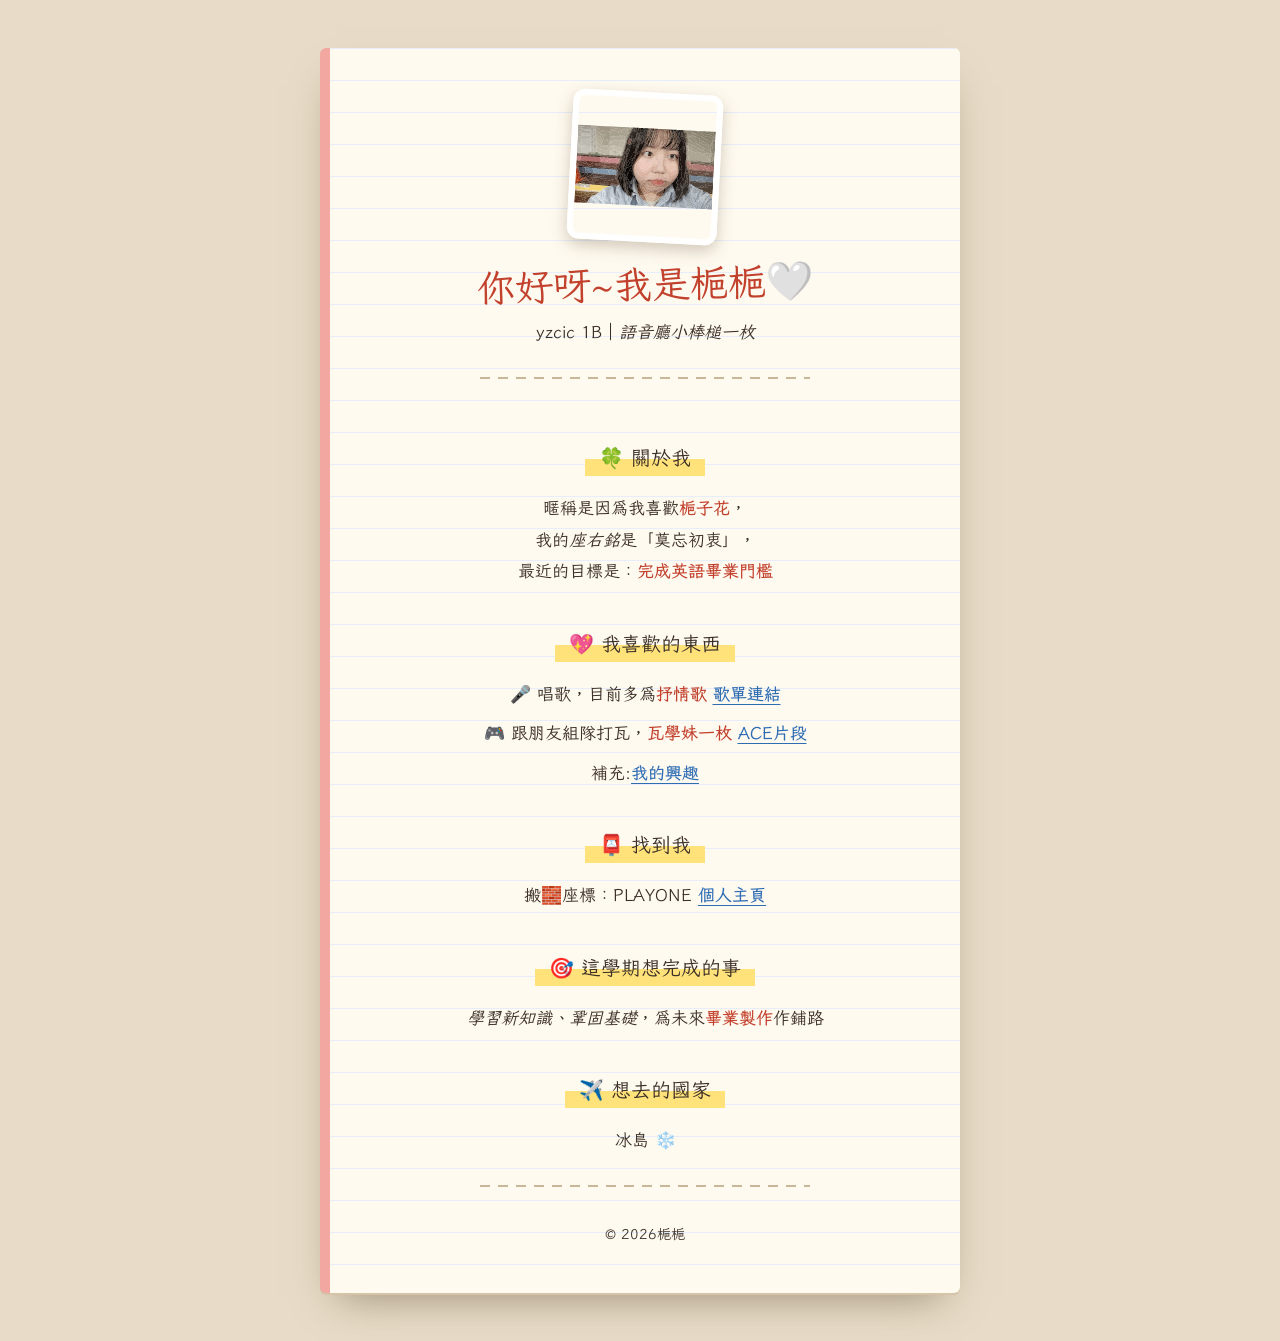
==== week1/index.html @ ca0244e2 "web-quest" ====
<!DOCTYPE html>
<html lang="zh-Hant">
<head>
  <meta charset="UTF-8">
  <meta name="viewport" content="width=device-width, initial-scale=1.0">
  <title>梔梔的網路名片</title>
  <link rel="stylesheet" href="theme.css">
</head>
<body class="theme-notebook">
  <img src="images/ME.svg" alt="梔梔高中畢業照">
  <h1>你好呀~我是梔梔🤍</h1>
  <p>yzcic 1B｜<em>語音廳小棒槌一枚</em></p>
  <hr>
  <h2>🍀 關於我</h2>
  <p>暱稱是因為我喜歡<strong>梔子花</strong>，<br>
     我的<em>座右銘</em>是「莫忘初衷」，<br>
     最近的目標是：<strong>完成英語畢業門檻</strong></p>
  <h2>💖 我喜歡的東西</h2>
  <p>🎤 唱歌，目前多為<strong>抒情歌</strong> <a href="https://reurl.cc/3M6NXl" target="_blank">歌單連結</a></p>
  <p>🎮 跟朋友組隊打瓦，<strong>瓦學妹一枚</strong> <a href="https://youtu.be/yjFoadMc_vU?si=JFTc5wPNYutqzWLz" target="_blank">ACE片段</a></p>
  <p>補充:<a href="hobby.html">我的興趣</a></p>
  <h2>📮 找到我</h2>
  <p>搬🧱座標：PLAYONE <a href="https://www.goplayone.com/zh-TW/user/NY14eRyDBn?tab=2" target="_blank">個人主頁</a></p>
  <h2>🎯 這學期想完成的事</h2>
  <p><em>學習新知識、鞏固基礎</em>，為未來<strong>畢業製作</strong>作鋪路</p>
  <h2>✈️ 想去的國家</h2>
  <p>冰島 ❄️</p>
  <hr>
  <small>© 2026梔梔</small>
</body>
</html>
---- week1/theme.css ----
/* =========================================================
   theme.css — 這週先借穿的衣服 👕
   W1 你只要改 HTML，不用看懂這個檔案。
   到了 W3，你會學會自己做一件這樣的衣服！

   換主題的方法：到 index.html 把 <body class="theme-neon">
   改成 theme-neon / theme-notebook / theme-minimal 其中一個
   ========================================================= */
@import url("https://fonts.googleapis.com/css2?family=Noto+Sans+TC:wght@400;700;900&family=Noto+Serif+TC:wght@400;700;900&family=LXGW+WenKai+TC&display=swap");

* { box-sizing: border-box; }
html { min-height: 100%; }
body {
  max-width: 640px;
  margin: 48px auto;
  padding: 44px 40px;
  line-height: 1.85;
  font-size: 17px;
  text-align: center;
}
img { width: 150px; height: 150px; border-radius: 50%; display: block; margin: 0 auto 18px; }
h1 { font-size: 2.4rem; margin: 0 0 6px; line-height: 1.25; }
h2 { font-size: 1.25rem; margin: 30px 0 8px; }
p { margin: 8px 0; }
hr { border: 0; height: 2px; margin: 30px auto; width: 60%; }
a { font-weight: 700; text-underline-offset: 4px; }
@media (max-width: 680px) {
  body { margin: 0; min-height: 100vh; padding: 36px 20px; border-radius: 0 !important; }
}

/* ---------- 主題 1：霓虹夜市 ---------- */
html:has(> body.theme-neon) {
  background: radial-gradient(circle at 20% 10%, #3a1d6e 0%, #120d24 55%) fixed;
}
body.theme-neon {
  font-family: "Noto Sans TC", sans-serif;
  color: #e9e4ff;
  background: rgba(20, 14, 40, .75);
  border: 2px solid #ff4fd8;
  border-radius: 24px;
  box-shadow: 0 0 24px rgba(255, 79, 216, .55), inset 0 0 24px rgba(68, 230, 255, .15);
}
.theme-neon h1 { color: #fff; font-weight: 900; text-shadow: 0 0 8px #ff4fd8, 0 0 22px #ff4fd8; }
.theme-neon h2 { color: #44e6ff; text-shadow: 0 0 10px rgba(68, 230, 255, .8); }
.theme-neon strong { color: #ffe66d; }
.theme-neon em { color: #ff9ff0; }
.theme-neon hr { background: linear-gradient(90deg, transparent, #44e6ff, transparent); }
.theme-neon a { color: #44e6ff; }
.theme-neon img { box-shadow: 0 0 0 4px #120d24, 0 0 0 7px #44e6ff, 0 0 30px #44e6ff; }

/* ---------- 主題 2：手帳筆記 ---------- */
html:has(> body.theme-notebook) {
  background: #e8dcc8;
}
body.theme-notebook {
  font-family: "LXGW WenKai TC", "Noto Sans TC", sans-serif;
  color: #3b3027;
  background-color: #fffaf0;
  background-image: linear-gradient(#e7eef9 1px, transparent 1px);
  background-size: 100% 32px;
  border-radius: 6px;
  box-shadow: 0 2px 0 #d5c4a8, 0 20px 40px -18px rgba(70, 50, 20, .5);
  border-left: 10px solid #f2a7a0;
}
.theme-notebook h1 { color: #c2412d; font-weight: 400; transform: rotate(-1.5deg); }
.theme-notebook h2 {
  display: inline-block; padding: 0 14px; font-weight: 400;
  background: linear-gradient(transparent 55%, #ffe27a 55%);
}
.theme-notebook strong { color: #c2412d; }
.theme-notebook hr { background: repeating-linear-gradient(90deg, #c9b79a 0 10px, transparent 10px 18px); }
.theme-notebook a { color: #2f6db3; }
.theme-notebook img { border: 6px solid #fff; box-shadow: 0 6px 16px rgba(70, 50, 20, .25); transform: rotate(3deg); border-radius: 12px; }

/* ---------- 主題 3：極簡雜誌 ---------- */
html:has(> body.theme-minimal) {
  background: #f3f3f1;
}
body.theme-minimal {
  font-family: "Noto Serif TC", serif;
  color: #1d1d1f;
  background: #fff;
  text-align: left;
  border-top: 8px solid #1d1d1f;
}
.theme-minimal img { margin: 0 0 22px; border-radius: 0; filter: grayscale(1) contrast(1.1); }
.theme-minimal h1 { font-size: 3rem; font-weight: 900; letter-spacing: -.02em; }
.theme-minimal h2 {
  font-family: "Noto Sans TC", sans-serif; font-size: .8rem; letter-spacing: .3em; color: #8a8a8a;
  border-bottom: 1px solid #ddd; padding-bottom: 6px;
}
.theme-minimal hr { background: #1d1d1f; width: 40px; margin-left: 0; }
.theme-minimal a { color: #1d1d1f; }
.theme-minimal em { background: #ffef9a; font-style: normal; padding: 0 4px; }
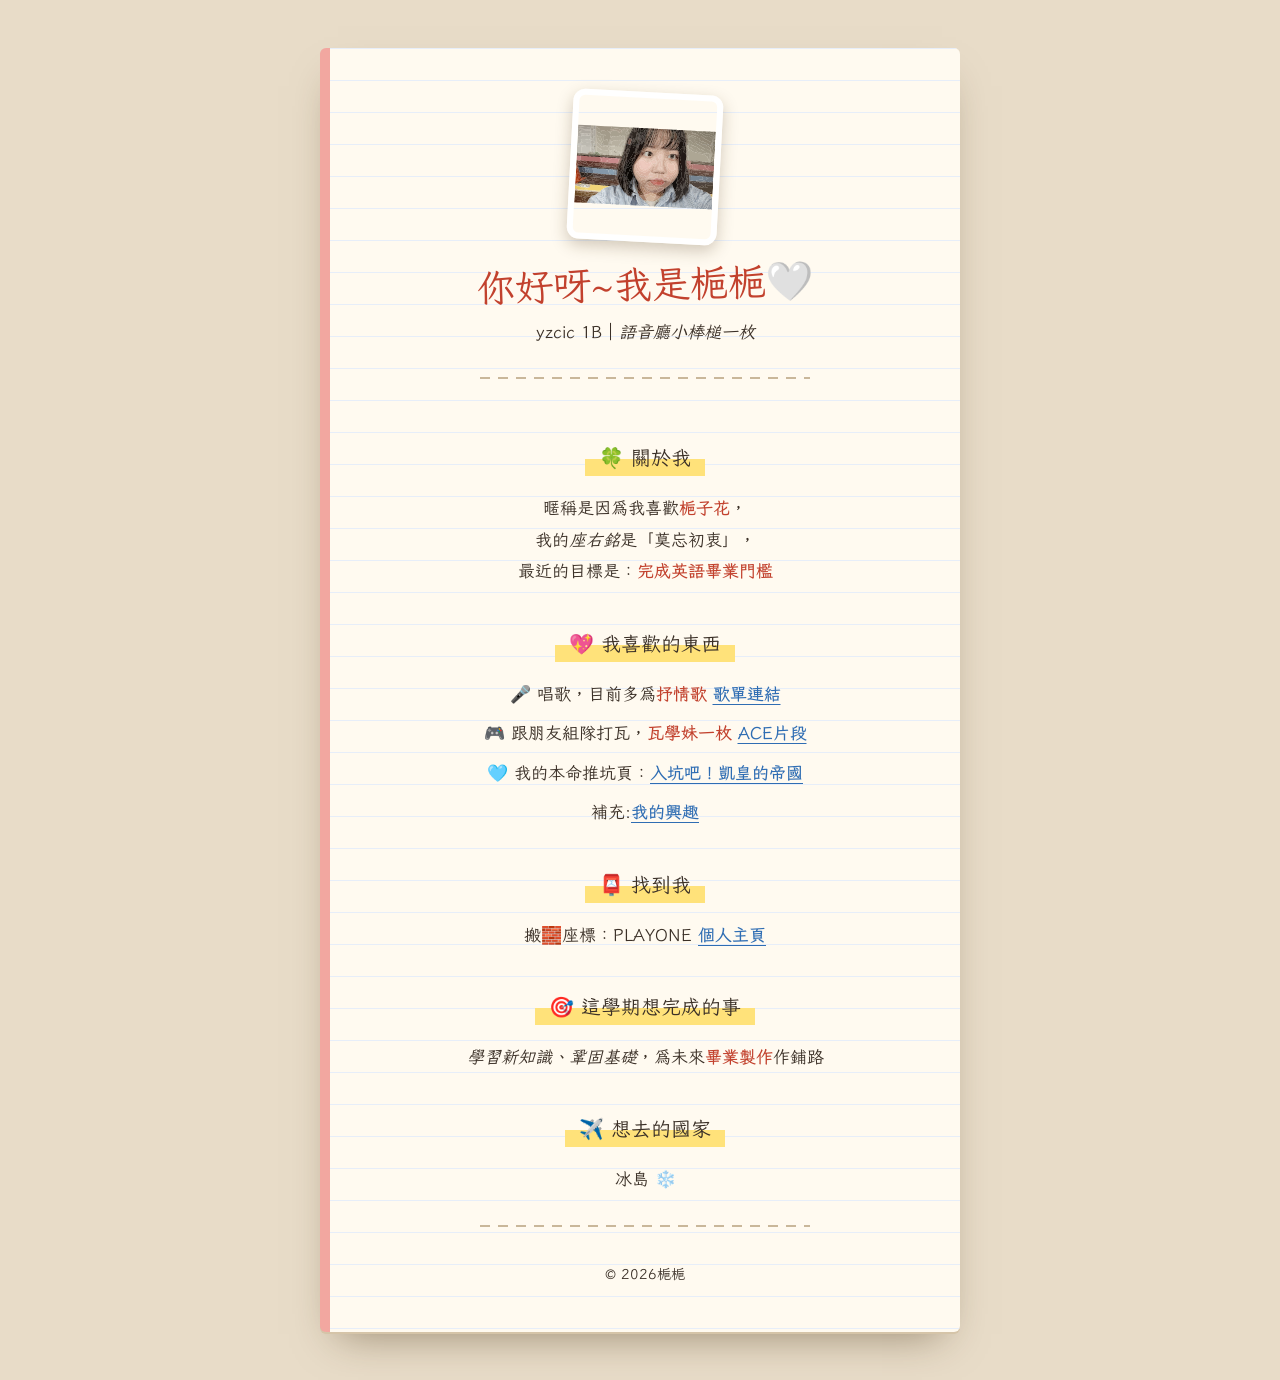
==== commit c452fa75: "week2" ====
--- a/week1/index.html
+++ b/week1/index.html
@@ -18,6 +18,7 @@
   <h2>💖 我喜歡的東西</h2>
   <p>🎤 唱歌，目前多為<strong>抒情歌</strong> <a href="https://reurl.cc/3M6NXl" target="_blank">歌單連結</a></p>
   <p>🎮 跟朋友組隊打瓦，<strong>瓦學妹一枚</strong> <a href="https://youtu.be/yjFoadMc_vU?si=JFTc5wPNYutqzWLz" target="_blank">ACE片段</a></p>
+  <p>🩵 我的本命推坑頁：<a href="../week2/index.html">入坑吧！凱皇的帝國</a></p>
   <p>補充:<a href="hobby.html">我的興趣</a></p>
   <h2>📮 找到我</h2>
   <p>搬🧱座標：PLAYONE <a href="https://www.goplayone.com/zh-TW/user/NY14eRyDBn?tab=2" target="_blank">個人主頁</a></p>
